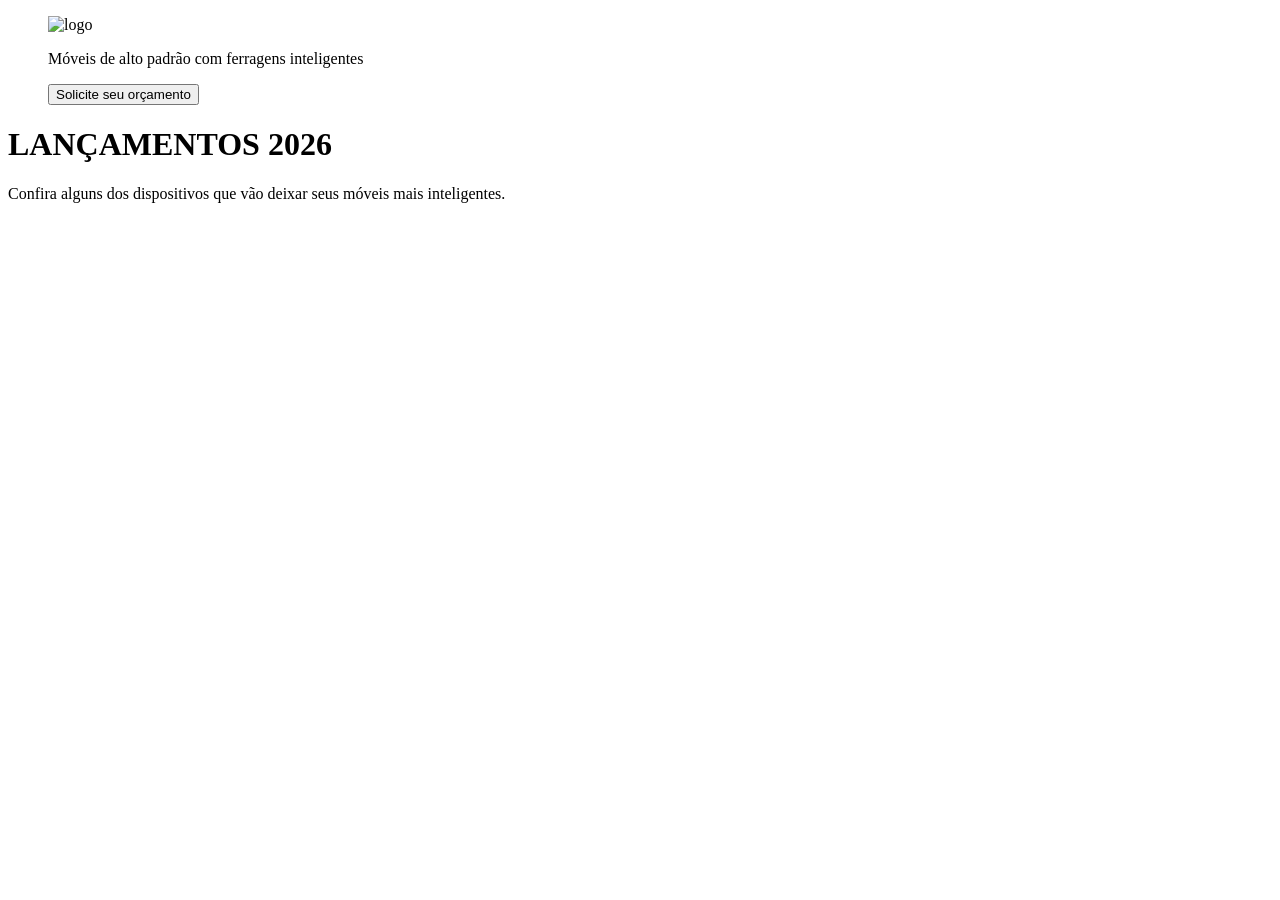
==== html/index.html @ a7b80c41 "Primeiro Commit" ====
<!DOCTYPE html>
<html lang="pt-BR">
    <head>
        <meta charset="UTF-8">
        <meta name="viewport" content="width=device-width, initial-scale=1.0">
        <title>Hollz Móveis Planejados</title>
        <link rel="stylesheet" href="../css/form.css">
    </head>
    <body>
        <header class="cabecalho">
            <figure class="imagem__logo">
                <img src="../assets/images/LOGO_HORIZONTAL_COLORIDO2_HOLLZ.png" alt="logo"/>
            <div class="cabecalho__texto">            
                <p>Móveis de alto padrão com ferragens inteligentes</p>
                <button id="cta-btn">Solicite seu orçamento</button>
            </div>
        </header>

        <main class="container">        
            <h1>LANÇAMENTOS 2026</h1>
            <p>Confira alguns dos dispositivos que vão deixar seus móveis mais inteligentes.</p>
        </main>

    </body>
</html>
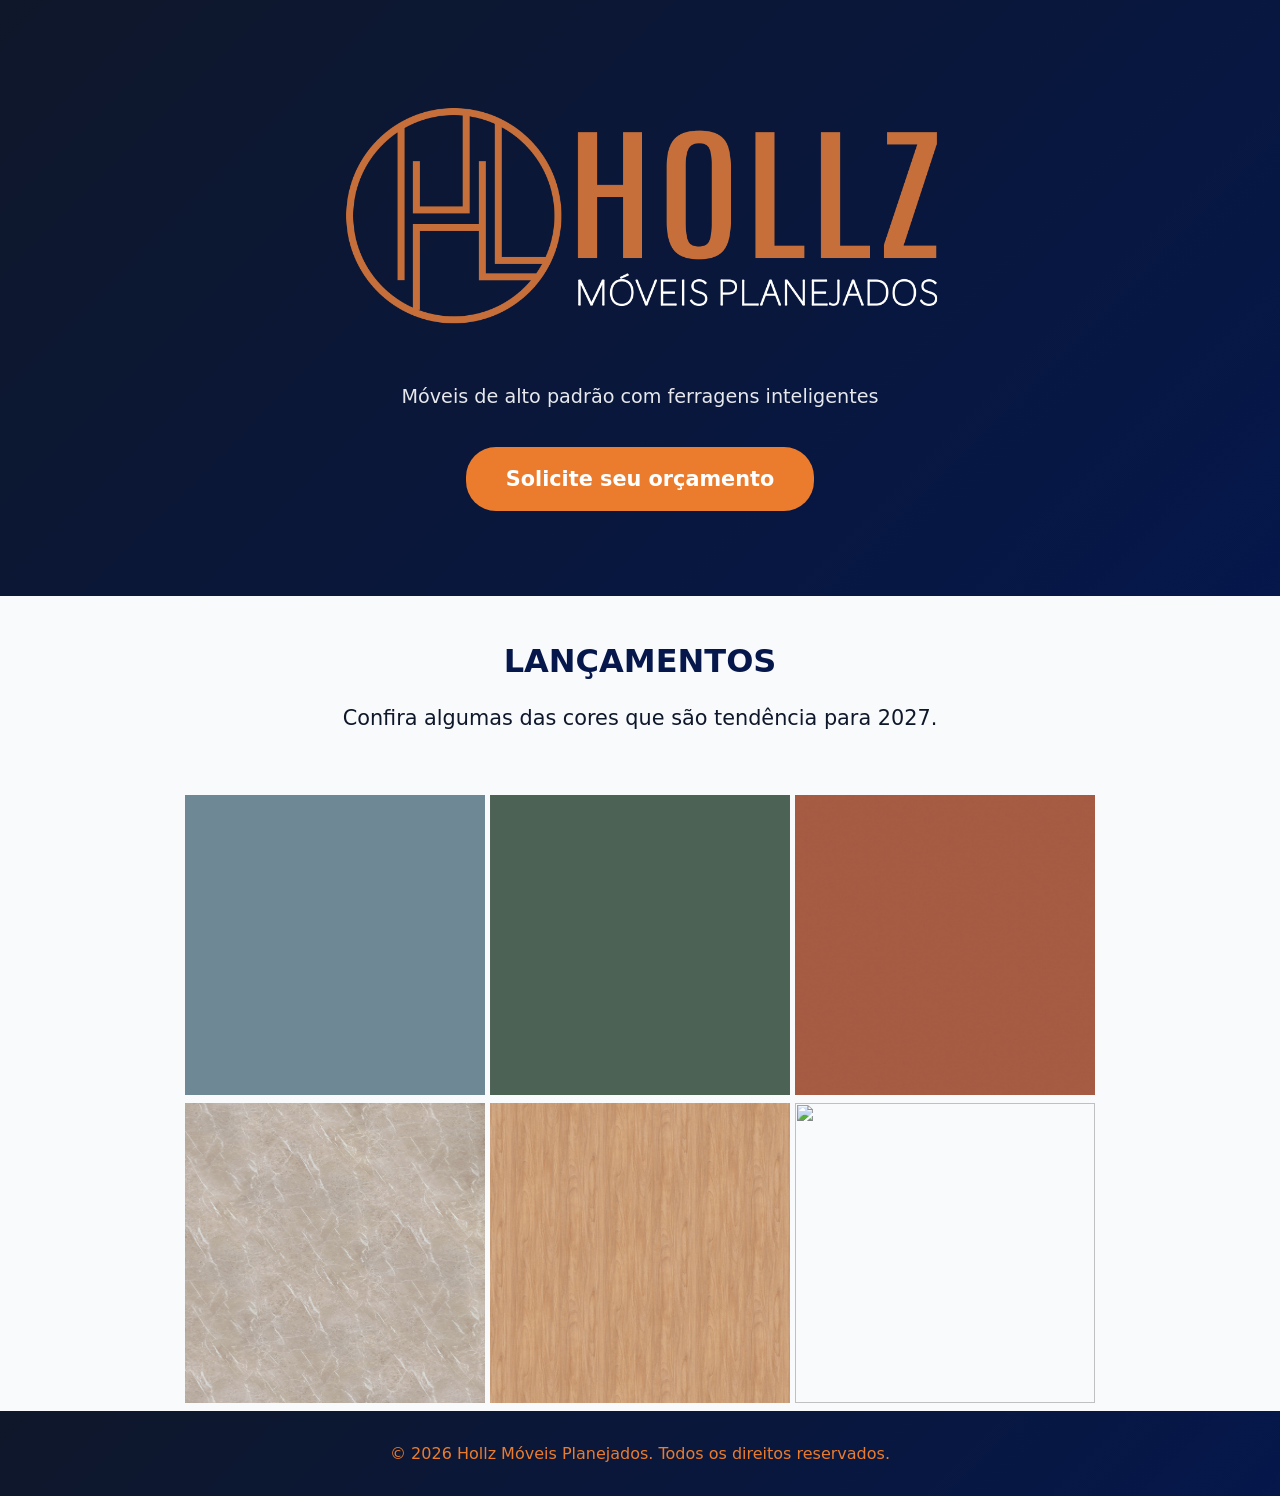
==== commit 3eba5e46: "upload de arquivos" ====
--- a/html/index.html
+++ b/html/index.html
@@ -4,22 +4,35 @@
         <meta charset="UTF-8">
         <meta name="viewport" content="width=device-width, initial-scale=1.0">
         <title>Hollz Móveis Planejados</title>
-        <link rel="stylesheet" href="../css/form.css">
+        <link rel="stylesheet" href="../css/style.css">
+        <script type="module" src="../js/formulario.js"></script>
     </head>
     <body>
         <header class="cabecalho">
-            <figure class="imagem__logo">
-                <img src="../assets/images/LOGO_HORIZONTAL_COLORIDO2_HOLLZ.png" alt="logo"/>
-            <div class="cabecalho__texto">            
-                <p>Móveis de alto padrão com ferragens inteligentes</p>
-                <button id="cta-btn">Solicite seu orçamento</button>
-            </div>
+            <img src="../assets/images/LOGO_HORIZONTAL_COLORIDO2_HOLLZ.png" alt="logo"/>            
+            <p>Móveis de alto padrão com ferragens inteligentes</p>
+            <a href="formulario.html">Solicite seu orçamento</a>
+        
         </header>
 
         <main class="container">        
-            <h1>LANÇAMENTOS 2026</h1>
-            <p>Confira alguns dos dispositivos que vão deixar seus móveis mais inteligentes.</p>
+            <h1>LANÇAMENTOS</h1>
+            <p>Confira algumas das cores que são tendência para 2027.</p>
         </main>
 
+        <div class="galeria">
+            <img src="../assets/images/azul_ardósia_linha_colors_guararapes.png" alt=""/>
+            <img src="../assets/images/erva_mate_linha_colors_guararapes.png" alt=""/>
+            <img src="../assets/images/tijolo_linha_colors_guararapes.jpg" alt=""/>
+            <br>
+            <img src="../assets/images/fontana_linha_magma_guararapes.jpg" alt=""/>
+            <img src="../assets/images/tauari_linha_madeiras_do_brasil_guararapes.jpg" alt=""/>
+            <img src="../assets/images/verde_oliva_linha_colors_guararapes.jpg" alt=""/>
+        </div>
+
+        <footer class="footer">
+            <div>
+                <p>&copy; 2026 Hollz Móveis Planejados. Todos os direitos reservados.</p>
+            </div>
     </body>
 </html>
--- a/css/style.css
+++ b/css/style.css
@@ -0,0 +1,103 @@
+:root {
+    --primary: #05174b;
+    --accent: #eb7c2d;
+    --dark: #0f172a;
+    --light: #f8fafc;
+}
+
+* {
+    margin: 0;
+    padding: 0;
+    box-sizing: border-box;
+    font-family: 'Segoe UI', system-ui, sans-serif;
+}
+
+body {
+    background-color: var(--light);
+    color: var(--dark);
+    line-height: 1.6;
+}
+
+.cabecalho {
+    background: linear-gradient(135deg, var(--dark), var(--primary));
+    color: var(--accent);
+    text-align: center;
+    padding: 100px 20px;
+}
+
+.cabecalho img {
+    max-width: 50%;
+    height: auto;
+    display: block;
+    margin: 0 auto; 
+}
+
+.cabecalho p {
+    color: white;
+    font-size: 1.2rem;
+    max-width: 700px;
+    margin: 50px auto 50px;
+    opacity: 0.9;
+}
+
+.cabecalho a {
+    text-decoration: none;
+    color: white;
+    background-color: var(--accent);
+    border: none;
+    padding: 20px 40px;
+    font-size: 1.3rem;
+    font-weight: bold;
+    border-radius: 30px;
+    cursor: pointer;
+    transition: background 0.2s, transform 0.2s;
+}
+
+.cabecalho a:hover {
+    background-color: white;
+    color: var(--accent);
+    transform: scale(1.05);
+}
+
+.container {
+    max-width: 700px;
+    margin: 0 auto;
+    padding: 40px 20px;
+}
+
+.container h1 {
+    text-align: center;
+    margin-bottom: 15px;
+    color: var(--primary);
+}
+
+.container p {
+    text-align: center;
+    margin-bottom: 20px;
+    font-size: 1.3rem;
+}
+
+.galeria img {
+    width: 300px;
+    height: 300px;
+    transition: scale 3s;
+}
+
+.galeria img:hover {
+    scale: 2.0;
+}
+
+.galeria {
+    max-width: 100%;
+    height: auto;
+    display: block;
+    text-align: center;
+}
+
+.footer {
+    background: linear-gradient(135deg, var(--dark), var(--primary));
+    color: var(--accent);
+    text-align: center;
+    padding: 30px;
+    margin: 0 auto;
+}
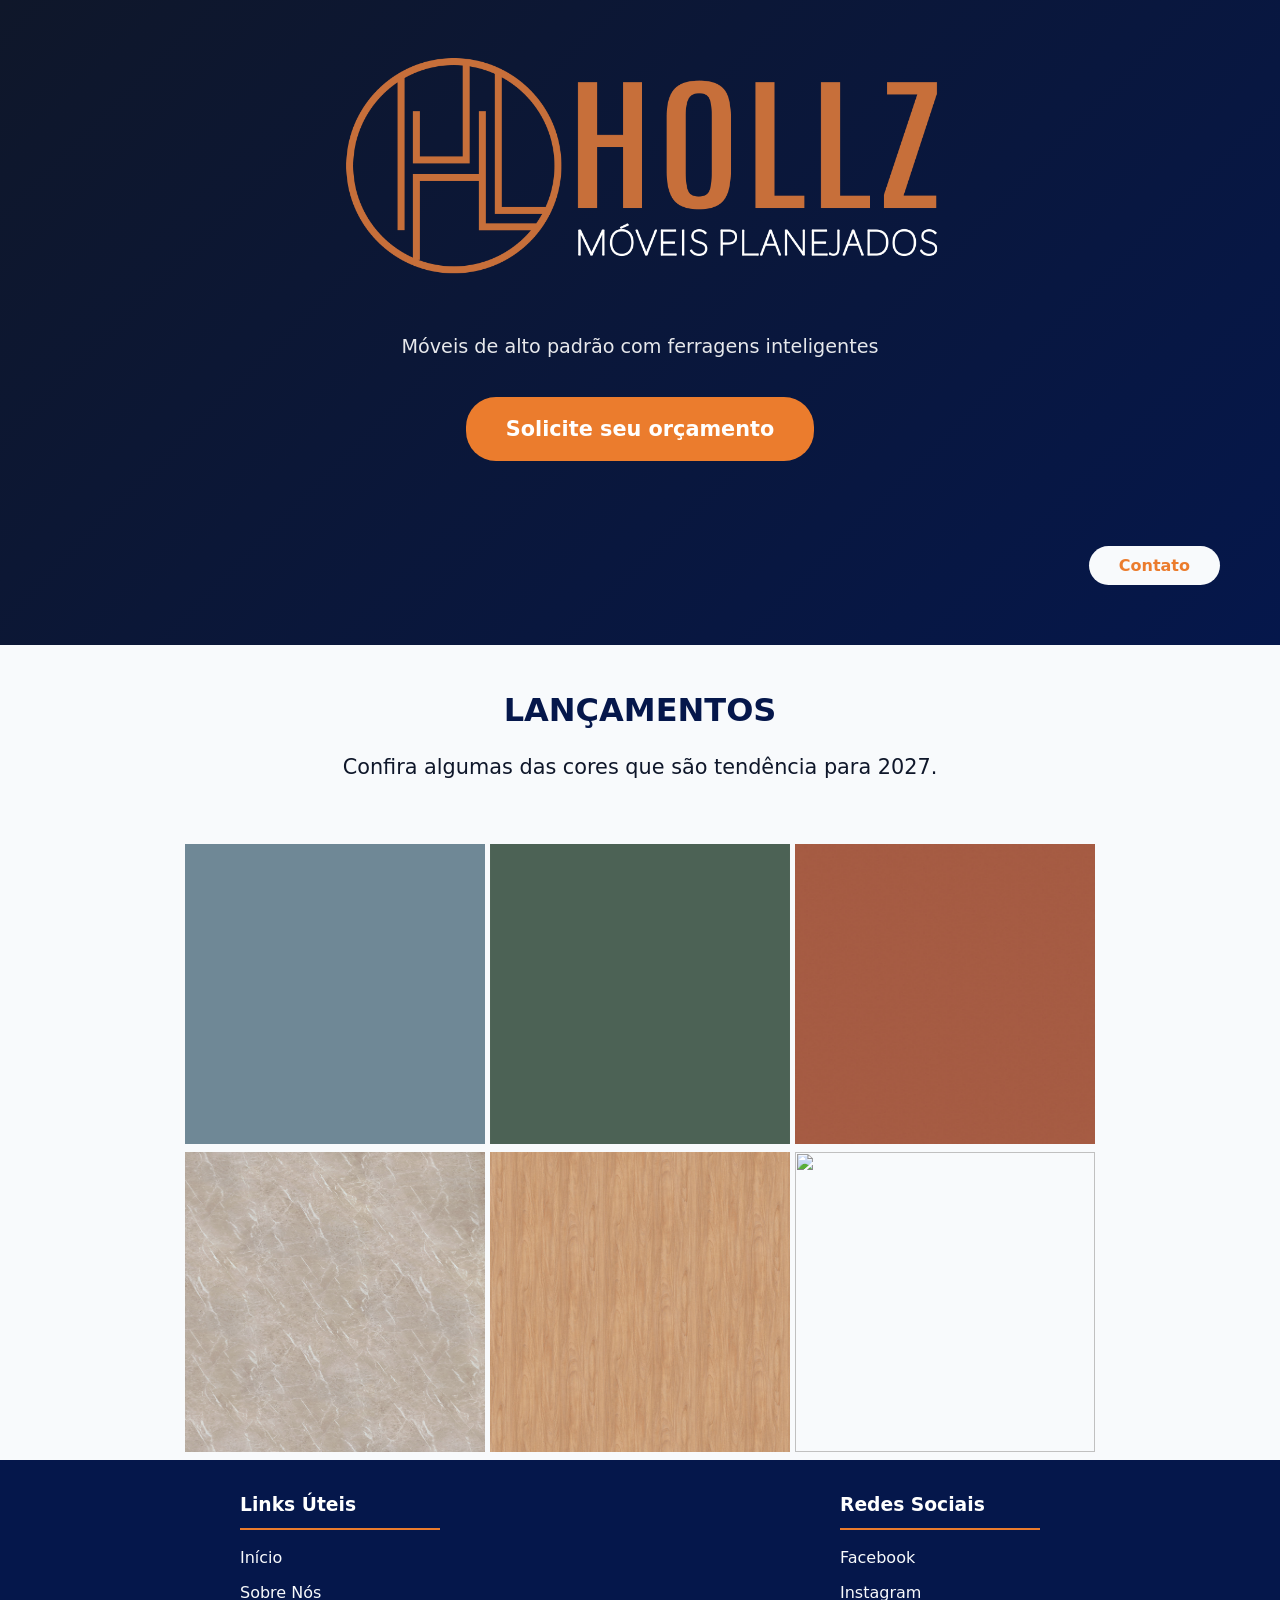
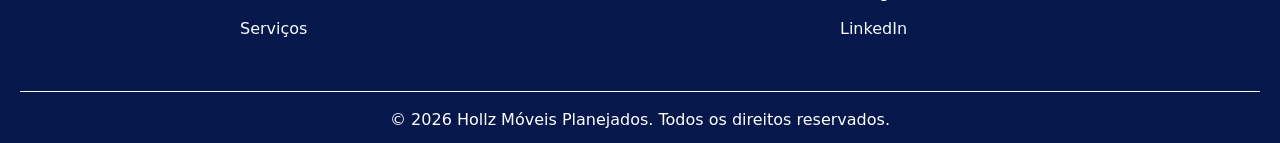
==== commit 948cad11: "Ajustes footer e contato" ====
--- a/html/index.html
+++ b/html/index.html
@@ -12,6 +12,23 @@
             <img src="../assets/images/LOGO_HORIZONTAL_COLORIDO2_HOLLZ.png" alt="logo"/>            
             <p>Móveis de alto padrão com ferragens inteligentes</p>
             <a href="formulario.html">Solicite seu orçamento</a>
+            
+            <div id="menu" class="cabecalho__menu">
+                <button id="botao-contato" onclick="mostrarContato()">Contato</button>
+                <div id="mensagem-telefone"></div>
+                <div id="mensagem-email"></div>
+            </div>
+
+            <script>
+       
+                function mostrarContato() {
+                    const botao = document.getElementById("botao-contato");
+                    document.getElementById("mensagem-telefone").innerText = "Telefone: (51) 99715-2423"
+                    document.getElementById("mensagem-email").innerText = "E-mail: contato@hollz.com.br"
+                    botao.style.display = "none";
+                }
+                
+            </script>
         
         </header>
 
@@ -31,8 +48,29 @@
         </div>
 
         <footer class="footer">
-            <div>
+            <div class="container-footer">
+                <div class="coluna-footer">
+                    <h3>Links Úteis</h3>
+                    <ul>
+                        <li><a href="#">Início</a></li>
+                        <li><a href="#">Sobre Nós</a></li>
+                        <li><a href="#">Serviços</a></li>
+                    </ul>
+                </div>
+
+                <div class="coluna-footer">
+                    <h3>Redes Sociais</h3>
+                    <ul>
+                        <li><a href="#">Facebook</a></li>
+                        <li><a href="#">Instagram</a></li>
+                        <li><a href="#">LinkedIn</a></li>
+                    </ul>
+                </div>
+            </div>
+
+            <div class="direitos-autorais">
                 <p>&copy; 2026 Hollz Móveis Planejados. Todos os direitos reservados.</p>
             </div>
+        </footer>
     </body>
 </html>
--- a/css/style.css
+++ b/css/style.css
@@ -22,7 +22,7 @@
     background: linear-gradient(135deg, var(--dark), var(--primary));
     color: var(--accent);
     text-align: center;
-    padding: 100px 20px;
+    padding: 50px 20px;
 }
 
 .cabecalho img {
@@ -56,6 +56,37 @@
 .cabecalho a:hover {
     background-color: white;
     color: var(--accent);
+    transform: scale(1.05);
+}
+
+.cabecalho__menu{
+    font-size: 1rem;
+    font-weight: bold;
+}
+
+#menu {
+    text-align: right;
+    margin-top: 20px;
+    padding: 10px 40px;
+}
+
+.cabecalho__menu button {
+    background-color: var(--light);
+    font-size: 18px;
+    border-radius: 30px;
+    color: var(--accent);
+    padding: 10px 30px;
+    margin-top: 70px;
+    font-size: 1rem;
+    font-weight: bold;
+    border: none;
+    cursor: pointer;
+    transition: background 0.2s, transform 0.2s;
+}
+
+.cabecalho__menu button:hover {
+    background-color:var(--accent);
+    color: var(--light);
     transform: scale(1.05);
 }
 
@@ -95,9 +126,56 @@
 }
 
 .footer {
-    background: linear-gradient(135deg, var(--dark), var(--primary));
+    background-color: var(--primary);
+    color: white;            
+    padding: 30px 20px 10px;
+    font-family: sans-serif;
+}
+
+
+.container-footer {
+    display: flex;
+    justify-content: space-around;
+    flex-wrap: wrap;
+    max-width: 1200px;
+    margin: 0 auto;
+}
+
+.coluna-footer {
+    margin-bottom: 20px;
+    min-width: 200px;
+}
+
+.coluna-footer h3 {
+    border-bottom: 2px solid var(--accent);
+    padding-bottom: 8px;
+    margin-bottom: 15px;
+}
+
+.coluna-footer ul {
+    list-style: none;
+    padding: 0;
+}
+
+.coluna-footer ul li {
+    margin-bottom: 10px;
+}
+
+.coluna-footer ul li a {
+    color: var(--light);
+    text-decoration: none;
+    transition: color 0.3s;
+}
+
+.coluna-footer ul li a:hover {
     color: var(--accent);
+}
+
+.direitos-autorais {
     text-align: center;
-    padding: 30px;
-    margin: 0 auto;
-}+    border-top: 1px solid var(--light);
+    margin-top: 20px;
+    padding-top: 15px;
+    font-size: 16px;
+    color: white;
+}
